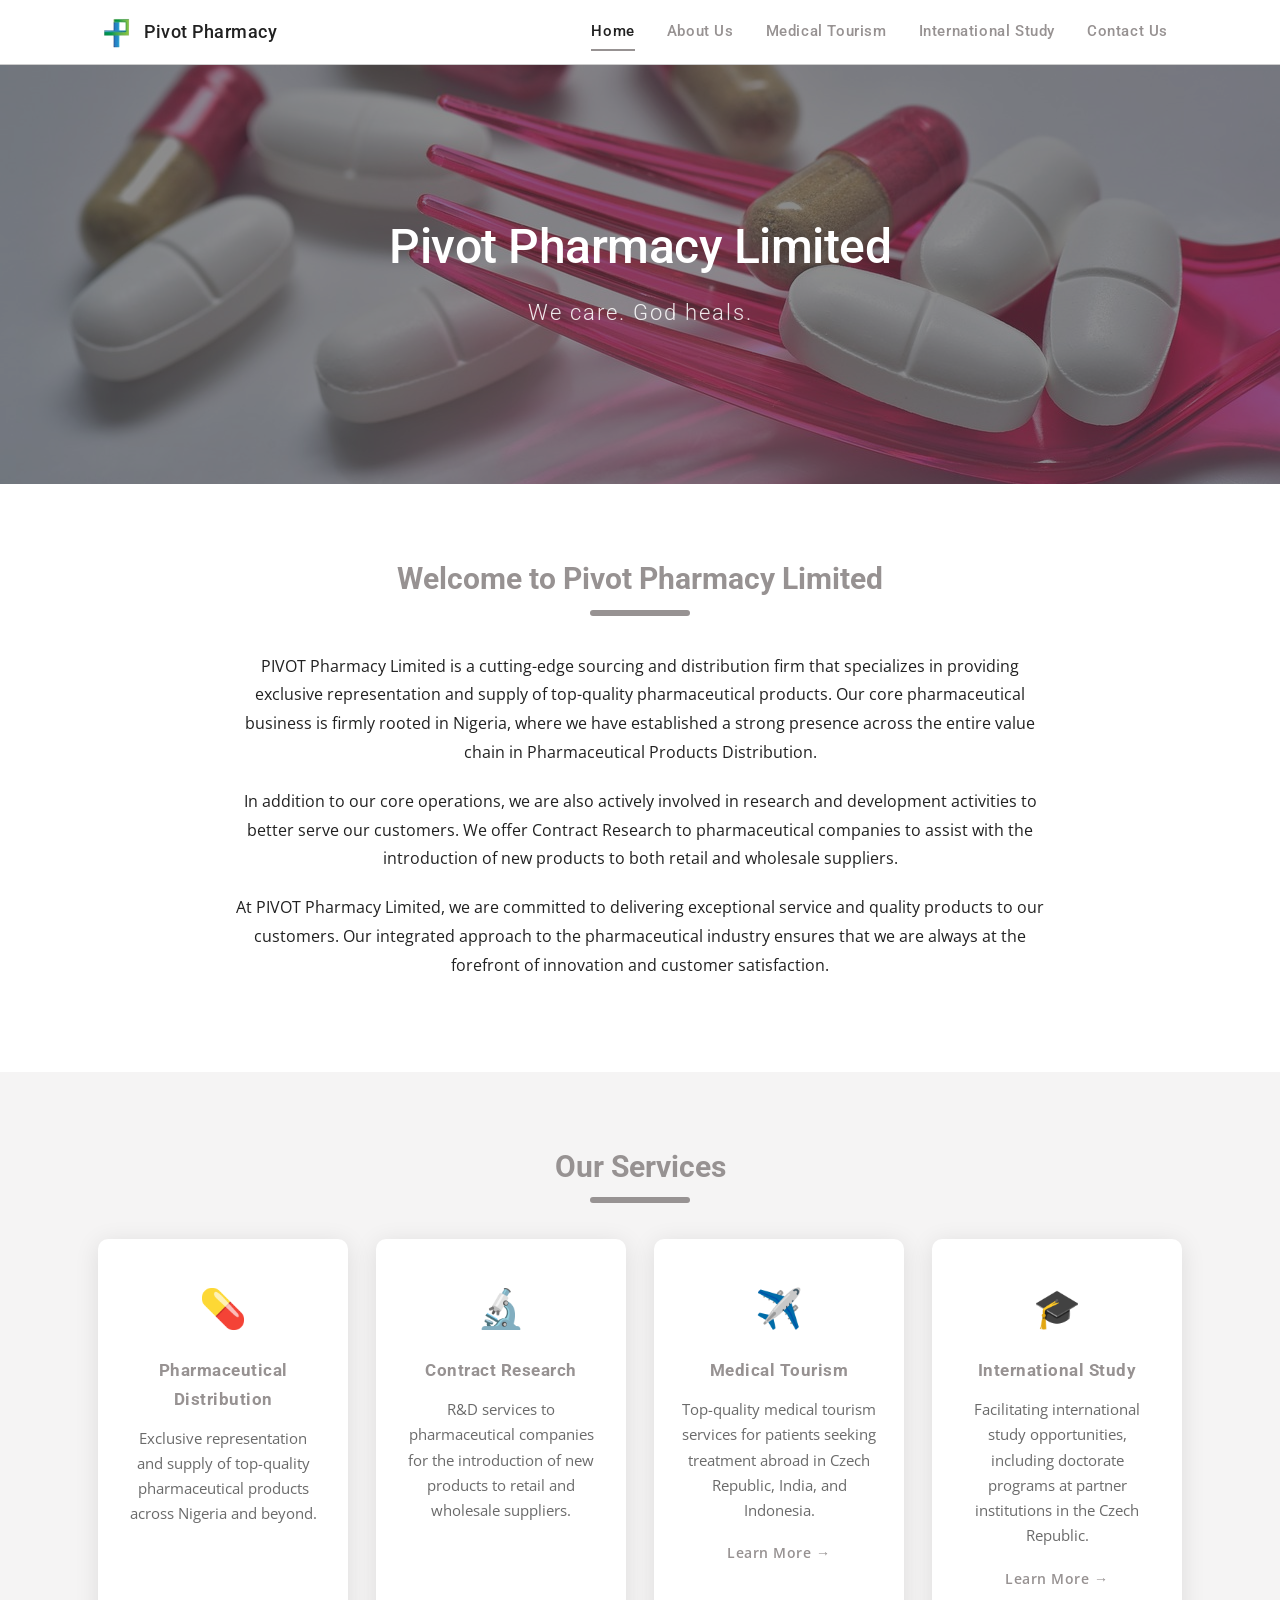
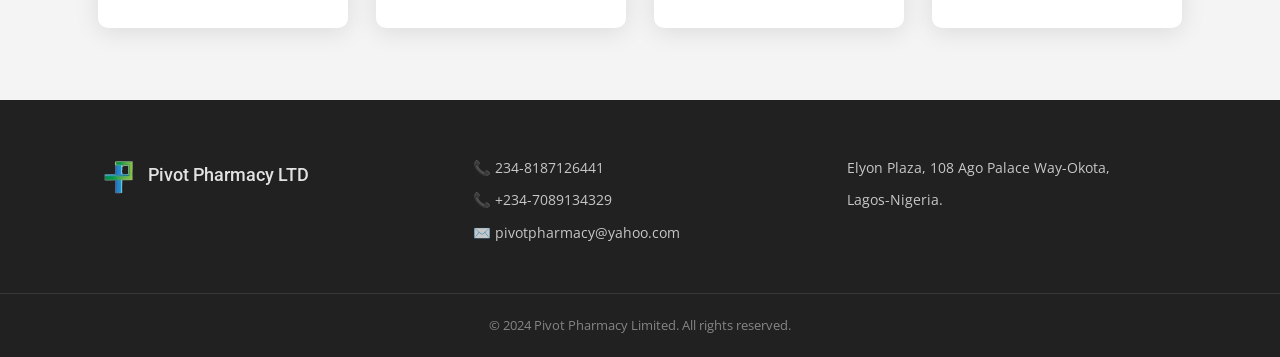
==== index.html @ 39a03139 "Deploy Pivot Pharmacy" ====
<!DOCTYPE html>
<html lang="en">
<head>
  <meta charset="UTF-8">
  <meta name="viewport" content="width=device-width, initial-scale=1.0">
  <meta name="description" content="Pivot Pharmacy Limited – A cutting-edge sourcing and distribution firm specializing in top-quality pharmaceutical products. We care. God heals.">
  <meta property="og:title" content="Pivot Pharmacy">
  <meta property="og:description" content="Pivot Pharmacy Limited – We care. God heals.">
  <meta property="og:image" content="assets/images/home-hero.jpg">
  <title>Pivot Pharmacy</title>
  <link rel="icon" type="image/png" href="assets/images/logo-favicon.png">
  <link rel="preconnect" href="https://fonts.googleapis.com">
  <link rel="preconnect" href="https://fonts.gstatic.com" crossorigin>
  <link href="https://fonts.googleapis.com/css2?family=Roboto:wght@300;400;500;700&family=Open+Sans:ital,wght@0,400;0,700;1,400&display=swap" rel="stylesheet">
  <link rel="stylesheet" href="assets/css/style.css">
</head>
<body>

  <!-- HEADER / NAVIGATION -->
  <header class="site-header" id="site-header">
    <div class="header-inner">
      <a href="index.html" class="site-logo">
        <img src="assets/images/logo.png" alt="Pivot Pharmacy" class="logo-img">
        <span class="logo-text">Pivot Pharmacy</span>
      </a>
      <button class="nav-toggle" id="nav-toggle" aria-label="Toggle navigation">
        <span></span><span></span><span></span>
      </button>
      <nav class="site-nav" id="site-nav">
        <a href="index.html" class="nav-link active">Home</a>
        <a href="about.html" class="nav-link">About Us</a>
        <a href="medical-tourism.html" class="nav-link">Medical Tourism</a>
        <a href="international-study.html" class="nav-link">International Study</a>
        <a href="contact.html" class="nav-link">Contact Us</a>
      </nav>
    </div>
  </header>

  <!-- HERO SECTION -->
  <section class="hero" id="hero" style="background-image:url('assets/images/home-hero.jpg');">
    <div class="hero-overlay"></div>
    <div class="hero-content">
      <h1 class="hero-title">Pivot Pharmacy Limited</h1>
      <p class="hero-tagline">We care. God heals.</p>
    </div>
  </section>

  <!-- WELCOME SECTION -->
  <section class="section section-light" id="welcome">
    <div class="container">
      <h2 class="section-title">Welcome to Pivot Pharmacy Limited</h2>
      <div class="section-divider"></div>
      <div class="content-text">
        <p>PIVOT Pharmacy Limited is a cutting-edge sourcing and distribution firm that specializes in providing exclusive representation and supply of top-quality pharmaceutical products. Our core pharmaceutical business is firmly rooted in Nigeria, where we have established a strong presence across the entire value chain in Pharmaceutical Products Distribution.</p>
        <p>In addition to our core operations, we are also actively involved in research and development activities to better serve our customers. We offer Contract Research to pharmaceutical companies to assist with the introduction of new products to both retail and wholesale suppliers.</p>
        <p>At PIVOT Pharmacy Limited, we are committed to delivering exceptional service and quality products to our customers. Our integrated approach to the pharmaceutical industry ensures that we are always at the forefront of innovation and customer satisfaction.</p>
      </div>
    </div>
  </section>


  <!-- SERVICES OVERVIEW CARDS -->
  <section class="section section-gray" id="services-overview">
    <div class="container">
      <h2 class="section-title">Our Services</h2>
      <div class="section-divider"></div>
      <div class="cards-grid">
        <div class="card">
          <div class="card-icon">💊</div>
          <h3 class="card-title">Pharmaceutical Distribution</h3>
          <p class="card-desc">Exclusive representation and supply of top-quality pharmaceutical products across Nigeria and beyond.</p>
        </div>
        <div class="card">
          <div class="card-icon">🔬</div>
          <h3 class="card-title">Contract Research</h3>
          <p class="card-desc">R&amp;D services to pharmaceutical companies for the introduction of new products to retail and wholesale suppliers.</p>
        </div>
        <div class="card">
          <div class="card-icon">✈️</div>
          <h3 class="card-title">Medical Tourism</h3>
          <p class="card-desc">Top-quality medical tourism services for patients seeking treatment abroad in Czech Republic, India, and Indonesia.</p>
          <a href="medical-tourism.html" class="card-link">Learn More →</a>
        </div>
        <div class="card">
          <div class="card-icon">🎓</div>
          <h3 class="card-title">International Study</h3>
          <p class="card-desc">Facilitating international study opportunities, including doctorate programs at partner institutions in the Czech Republic.</p>
          <a href="international-study.html" class="card-link">Learn More →</a>
        </div>
      </div>
    </div>
  </section>

  <!-- FOOTER -->
  <footer class="site-footer">
    <div class="footer-inner">
      <div class="footer-brand">
        <img src="assets/images/logo.png" alt="Pivot Pharmacy" class="footer-logo-img">
        <span class="logo-text">Pivot Pharmacy LTD</span>
      </div>
      <div class="footer-contact">
        <p>📞 <a href="tel:+2348187126441">234-8187126441</a></p>
        <p>📞 <a href="tel:+2347089134329">+234-7089134329</a></p>
        <p>✉️ <a href="mailto:pivotpharmacy@yahoo.com">pivotpharmacy@yahoo.com</a></p>
      </div>
      <div class="footer-address">
        <p>Elyon Plaza, 108 Ago Palace Way-Okota,</p>
        <p>Lagos-Nigeria.</p>
      </div>
    </div>
    <div class="footer-bottom">
      <p>&copy; 2024 Pivot Pharmacy Limited. All rights reserved.</p>
    </div>
  </footer>

  <script src="assets/js/main.js"></script>
</body>
</html>
---- assets/css/style.css ----
/* =============================================
   PIVOT PHARMACY — GLOBAL STYLESHEET
   Matching the Google Sites look & feel
   ============================================= */

/* === FONT & RESET === */
*, *::before, *::after { box-sizing: border-box; margin: 0; padding: 0; }

:root {
  --brand:      #979292;      /* muted mauve-grey — site accent */
  --brand-dark: #6b6767;
  --gold:       #b79951;      /* warm gold highlight */
  --white:      #ffffff;
  --dark:       #212121;
  --mid:        #6a6a6a;
  --light-bg:   #f5f4f4;
  --gray-bg:    #f0efef;
  --border:     #cccccc;
  --font-body:  'Open Sans', sans-serif;
  --font-head:  'Roboto', sans-serif;
  --transition: 0.3s ease;
  --shadow:     0 4px 24px rgba(0,0,0,0.10);
  --shadow-lg:  0 8px 48px rgba(0,0,0,0.16);
  --radius:     6px;
}

html { scroll-behavior: smooth; font-size: 16px; }

body {
  font-family: var(--font-body);
  color: var(--dark);
  background: var(--white);
  line-height: 1.7;
}

a { color: var(--brand); text-decoration: none; transition: color var(--transition); }
a:hover { color: var(--brand-dark); }

img { display: block; max-width: 100%; }

/* === CONTAINER === */
.container {
  max-width: 1140px;
  margin: 0 auto;
  padding: 0 28px;
}

/* =============================================
   HEADER / NAV
   ============================================= */
.site-header {
  position: fixed;
  top: 0; left: 0; right: 0;
  z-index: 1000;
  background: rgba(255,255,255,0.96);
  border-bottom: 1px solid var(--border);
  backdrop-filter: blur(8px);
  transition: box-shadow var(--transition);
}

.site-header.scrolled { box-shadow: 0 2px 20px rgba(0,0,0,0.12); }

.header-inner {
  max-width: 1140px;
  margin: 0 auto;
  padding: 0 28px;
  height: 64px;
  display: flex;
  align-items: center;
  justify-content: space-between;
}

.site-logo {
  display: flex;
  align-items: center;
  gap: 10px;
  color: var(--dark);
  font-family: var(--font-head);
  font-weight: 500;
  font-size: 1.15rem;
  letter-spacing: 0.5px;
}
.site-logo:hover { color: var(--brand); }

.logo-img {
  height: 36px;
  width: auto;
  object-fit: contain;
  vertical-align: middle;
}

.footer-logo-img {
  height: 40px;
  width: auto;
  object-fit: contain;
  vertical-align: middle;
}

.image-strip {
  display: grid;
  grid-template-columns: repeat(auto-fit, minmax(280px, 1fr));
  gap: 20px;
  margin-top: 10px;
}

.strip-img {
  width: 100%;
  height: 220px;
  object-fit: cover;
  border-radius: 8px;
  box-shadow: var(--shadow);
  transition: transform var(--transition);
}

.strip-img:hover {
  transform: translateY(-4px);
}

.logo-icon {
  font-size: 1.5rem;
  color: var(--brand);
}

.site-nav {
  display: flex;
  align-items: center;
  gap: 4px;
}

.nav-link {
  font-family: var(--font-head);
  font-size: 0.92rem;
  font-weight: 500;
  letter-spacing: 0.6px;
  color: var(--brand);
  padding: 8px 14px;
  border-radius: var(--radius);
  position: relative;
  transition: background var(--transition), color var(--transition);
}

.nav-link::after {
  content: '';
  position: absolute;
  bottom: 2px; left: 14px; right: 14px;
  height: 2px;
  background: var(--brand);
  transform: scaleX(0);
  transition: transform var(--transition);
}

.nav-link:hover,
.nav-link.active {
  color: var(--dark);
}

.nav-link:hover::after,
.nav-link.active::after {
  transform: scaleX(1);
}

/* Hamburger */
.nav-toggle {
  display: none;
  flex-direction: column;
  gap: 5px;
  background: none;
  border: none;
  cursor: pointer;
  padding: 4px;
}
.nav-toggle span {
  display: block;
  width: 24px;
  height: 2px;
  background: var(--brand);
  transition: all var(--transition);
}

/* =============================================
   HERO SECTION
   ============================================= */
.hero {
  position: relative;
  height: 420px;
  display: flex;
  align-items: center;
  justify-content: center;
  text-align: center;
  overflow: hidden;
  margin-top: 64px;
  background: url('../images/hero-bg.jpg') center/cover no-repeat;
}

.hero-overlay {
  position: absolute;
  inset: 0;
  background: rgba(33,33,33,0.52);
}

.hero-content {
  position: relative;
  z-index: 1;
  padding: 0 24px;
}

.hero-title {
  font-family: var(--font-head);
  font-size: clamp(2rem, 5vw, 3rem);
  font-weight: 500;
  color: var(--white);
  letter-spacing: -0.5px;
  line-height: 1.26;
  margin-bottom: 16px;
}

.hero-tagline {
  font-family: var(--font-head);
  font-size: clamp(1rem, 2.5vw, 1.4rem);
  font-weight: 300;
  color: rgba(255,255,255,0.88);
  letter-spacing: 2px;
}

/* Page hero (smaller) for inner pages */
.page-hero {
  position: relative;
  height: 260px;
  display: flex;
  align-items: center;
  justify-content: center;
  text-align: center;
  margin-top: 64px;
  overflow: hidden;
  background: url('../images/hero-bg.jpg') center/cover no-repeat;
}

.page-hero .hero-overlay { position: absolute; inset: 0; background: rgba(33,33,33,0.55); }
.page-hero .hero-content { position: relative; z-index: 1; }
.page-hero .hero-title {
  font-family: var(--font-head);
  font-size: clamp(1.8rem, 4vw, 2.5rem);
  font-weight: 500;
  color: var(--white);
}

/* =============================================
   SECTION BASE
   ============================================= */
.section { padding: 72px 0; }
.section-light { background: var(--white); }
.section-gray  { background: var(--light-bg); }
.section-brand { background: var(--brand); color: var(--white); }
.section-dark  { background: var(--dark); color: var(--white); }

.section-title {
  font-family: var(--font-head);
  font-size: clamp(1.4rem, 3vw, 1.9rem);
  font-weight: 700;
  color: var(--brand);
  text-align: center;
  letter-spacing: 0px;
  line-height: 1.5;
  margin-bottom: 8px;
}

.section-subtitle {
  font-family: var(--font-head);
  font-size: 1.05rem;
  font-weight: 500;
  color: var(--brand);
  text-align: center;
  letter-spacing: 1px;
  margin-bottom: 12px;
}

.section-divider {
  width: 100px;
  height: 6px;
  background: var(--brand);
  margin: 0 auto 36px;
  border-radius: 3px;
}

.section-dark .section-title,
.section-brand .section-title { color: var(--white); }
.section-dark .section-divider,
.section-brand .section-divider { background: rgba(255,255,255,0.5); }

.content-text p {
  font-size: 1rem;
  line-height: 1.8;
  color: var(--dark);
  margin-bottom: 20px;
  max-width: 820px;
  margin-left: auto;
  margin-right: auto;
  text-align: center;
}

/* =============================================
   CARDS GRID
   ============================================= */
.cards-grid {
  display: grid;
  grid-template-columns: repeat(auto-fit, minmax(240px, 1fr));
  gap: 28px;
  margin-top: 8px;
}

.card {
  background: var(--white);
  border-radius: 10px;
  padding: 36px 28px;
  text-align: center;
  box-shadow: var(--shadow);
  transition: transform var(--transition), box-shadow var(--transition);
  position: relative;
  overflow: hidden;
}

.card::before {
  content: '';
  position: absolute;
  top: 0; left: 0; right: 0;
  height: 4px;
  background: var(--brand);
  transform: scaleX(0);
  transition: transform var(--transition);
}

.card:hover {
  transform: translateY(-6px);
  box-shadow: var(--shadow-lg);
}
.card:hover::before { transform: scaleX(1); }

.card-icon { font-size: 2.4rem; margin-bottom: 16px; }
.card-title {
  font-family: var(--font-head);
  font-size: 1.05rem;
  font-weight: 700;
  color: var(--brand);
  margin-bottom: 12px;
  letter-spacing: 0.5px;
}
.card-desc { font-size: 0.93rem; color: var(--mid); line-height: 1.7; margin-bottom: 16px; }
.card-link {
  font-size: 0.88rem;
  font-weight: 600;
  color: var(--brand);
  letter-spacing: 0.5px;
}
.card-link:hover { color: var(--dark); }

/* =============================================
   TWO-COLUMN LAYOUT
   ============================================= */
.two-col {
  display: grid;
  grid-template-columns: 1fr 1fr;
  gap: 60px;
  align-items: start;
}

.two-col.reverse { direction: rtl; }
.two-col.reverse > * { direction: ltr; }

@media (max-width: 767px) {
  .two-col { grid-template-columns: 1fr; gap: 32px; }
  .two-col.reverse { direction: ltr; }
}

.col-text h3 {
  font-family: var(--font-head);
  font-size: 1.3rem;
  font-weight: 700;
  color: var(--brand);
  margin-bottom: 16px;
  letter-spacing: 0.5px;
}
.col-text p { font-size: 0.97rem; line-height: 1.8; color: var(--mid); margin-bottom: 14px; }

.col-image img {
  width: 100%;
  border-radius: 10px;
  box-shadow: var(--shadow);
  object-fit: cover;
}

/* =============================================
   LIST ITEMS
   ============================================= */
.styled-list {
  list-style: none;
  margin: 16px 0;
}
.styled-list li {
  padding: 8px 0 8px 24px;
  position: relative;
  font-size: 0.97rem;
  color: var(--mid);
  border-bottom: 1px solid var(--border);
  line-height: 1.6;
}
.styled-list li:last-child { border-bottom: none; }
.styled-list li::before {
  content: '▸';
  position: absolute;
  left: 0;
  color: var(--brand);
  font-size: 0.8rem;
  top: 10px;
}

/* Nested list */
.procedures-grid {
  display: grid;
  grid-template-columns: repeat(auto-fill, minmax(260px, 1fr));
  gap: 24px;
  margin-top: 8px;
}

.procedure-card {
  background: var(--white);
  border-radius: 8px;
  padding: 24px 20px;
  box-shadow: var(--shadow);
  border-left: 4px solid var(--brand);
}

.procedure-card h4 {
  font-family: var(--font-head);
  font-size: 0.95rem;
  font-weight: 700;
  color: var(--brand);
  margin-bottom: 12px;
  letter-spacing: 0.5px;
}

.procedure-card ul {
  list-style: disc;
  padding-left: 18px;
}
.procedure-card ul li { font-size: 0.9rem; color: var(--mid); padding: 3px 0; line-height: 1.5; }

/* =============================================
   TEAM / MANAGEMENT TABLE
   ============================================= */
.team-grid {
  display: grid;
  grid-template-columns: repeat(auto-fill, minmax(220px, 1fr));
  gap: 24px;
  margin-top: 8px;
}

.team-card {
  background: var(--white);
  border-radius: 10px;
  padding: 28px 20px;
  text-align: center;
  box-shadow: var(--shadow);
  transition: transform var(--transition);
}
.team-card:hover { transform: translateY(-4px); }

.team-avatar {
  width: 72px; height: 72px;
  border-radius: 50%;
  background: var(--brand);
  display: flex;
  align-items: center;
  justify-content: center;
  margin: 0 auto 16px;
  font-size: 2rem;
  color: var(--white);
}

.team-name {
  font-family: var(--font-head);
  font-size: 0.95rem;
  font-weight: 700;
  color: var(--dark);
  margin-bottom: 6px;
}
.team-role {
  font-size: 0.85rem;
  color: var(--brand);
  font-style: italic;
}

/* =============================================
   CONTACT SECTION
   ============================================= */
.contact-grid {
  display: grid;
  grid-template-columns: repeat(auto-fit, minmax(280px, 1fr));
  gap: 32px;
}

.contact-card {
  background: var(--white);
  border-radius: 10px;
  padding: 32px 28px;
  box-shadow: var(--shadow);
  border-top: 4px solid var(--brand);
}

.contact-card h3 {
  font-family: var(--font-head);
  font-size: 1rem;
  font-weight: 700;
  color: var(--brand);
  margin-bottom: 16px;
  letter-spacing: 0.5px;
}

.contact-item {
  display: flex;
  gap: 12px;
  margin-bottom: 12px;
  font-size: 0.95rem;
  color: var(--mid);
  align-items: flex-start;
  line-height: 1.5;
}
.contact-item .ci-icon { font-size: 1.1rem; flex-shrink: 0; margin-top: 1px; }
.contact-item a { color: var(--mid); }
.contact-item a:hover { color: var(--brand); }

/* Map placeholder */
.map-placeholder {
  width: 100%;
  height: 300px;
  background: var(--gray-bg);
  border-radius: 10px;
  display: flex;
  align-items: center;
  justify-content: center;
  font-size: 2rem;
  color: var(--brand);
  flex-direction: column;
  gap: 12px;
  border: 1px solid var(--border);
  margin-top: 32px;
}
.map-placeholder p { font-size: 0.9rem; color: var(--mid); }

/* =============================================
   ASSOCIATIONS / MEMBERSHIPS
   ============================================= */
.assoc-list {
  display: flex;
  flex-wrap: wrap;
  gap: 16px;
  justify-content: center;
  margin-top: 12px;
}

.assoc-badge {
  background: var(--white);
  border: 1px solid var(--border);
  border-radius: 30px;
  padding: 10px 22px;
  font-family: var(--font-head);
  font-size: 0.88rem;
  font-weight: 500;
  color: var(--brand);
  box-shadow: 0 2px 8px rgba(0,0,0,0.06);
  transition: all var(--transition);
}
.assoc-badge:hover {
  background: var(--brand);
  color: var(--white);
  border-color: var(--brand);
}

/* =============================================
   BUTTONS
   ============================================= */
.btn {
  display: inline-block;
  padding: 12px 30px;
  border-radius: var(--radius);
  font-family: var(--font-body);
  font-size: 0.95rem;
  font-weight: 600;
  cursor: pointer;
  transition: all var(--transition);
  border: 2px solid transparent;
  text-align: center;
}

.btn-primary {
  background: var(--brand);
  color: var(--dark);
  border-color: var(--brand);
}
.btn-primary:hover {
  background: var(--brand-dark);
  border-color: var(--brand-dark);
  color: var(--white);
}

.btn-outline {
  background: transparent;
  color: var(--brand);
  border-color: var(--brand);
}
.btn-outline:hover {
  background: var(--brand);
  color: var(--dark);
}

.btn-white {
  background: var(--white);
  color: var(--brand);
  border-color: var(--white);
}
.btn-white:hover {
  background: transparent;
  color: var(--white);
}

/* =============================================
   PARTNER SECTION
   ============================================= */
.partner-card {
  background: var(--white);
  border-radius: 10px;
  padding: 32px;
  box-shadow: var(--shadow);
  text-align: center;
  max-width: 460px;
  margin: 0 auto;
}

.partner-card h4 {
  font-family: var(--font-head);
  font-size: 1rem;
  font-weight: 700;
  color: var(--brand);
  margin-bottom: 10px;
}

.partner-card p { font-size: 0.93rem; color: var(--mid); margin-bottom: 18px; }

/* =============================================
   APPOINTMENT / CTA STRIP
   ============================================= */
.cta-strip {
  background: var(--brand);
  padding: 48px 28px;
  text-align: center;
}

.cta-strip h2 {
  font-family: var(--font-head);
  font-size: 1.6rem;
  font-weight: 500;
  color: var(--white);
  margin-bottom: 8px;
}

.cta-strip p { color: rgba(255,255,255,0.87); margin-bottom: 24px; font-size: 1rem; }

.cta-contacts {
  display: flex;
  gap: 16px;
  justify-content: center;
  flex-wrap: wrap;
  margin-bottom: 24px;
}
.cta-contacts a {
  color: rgba(255,255,255,0.9);
  font-size: 1rem;
  font-weight: 600;
  transition: color var(--transition);
}
.cta-contacts a:hover { color: var(--white); }

/* =============================================
   FOOTER
   ============================================= */
.site-footer {
  background: var(--dark);
  color: rgba(255,255,255,0.87);
  padding: 0;
}

.footer-inner {
  max-width: 1140px;
  margin: 0 auto;
  padding: 56px 28px 40px;
  display: grid;
  grid-template-columns: repeat(auto-fit, minmax(200px, 1fr));
  gap: 40px;
}

.footer-brand .logo-text {
  font-family: var(--font-head);
  font-size: 1.1rem;
  font-weight: 500;
  color: rgba(255,255,255,0.87);
}
.footer-brand .logo-icon { color: var(--brand); font-size: 1.5rem; }
.footer-brand { display: flex; align-items: center; gap: 10px; align-self: start; }

.footer-contact p,
.footer-address p {
  font-size: 0.9rem;
  margin-bottom: 8px;
  color: rgba(255,255,255,0.75);
}
.footer-contact a { color: rgba(255,255,255,0.75); }
.footer-contact a:hover { color: var(--brand); }

.footer-bottom {
  border-top: 1px solid rgba(255,255,255,0.1);
  text-align: center;
  padding: 20px 28px;
  font-size: 0.83rem;
  color: rgba(255,255,255,0.45);
}

/* =============================================
   STUDY PAGE SPECIFICS
   ============================================= */
.study-intro {
  font-size: 1.05rem;
  line-height: 1.85;
  color: var(--mid);
  max-width: 820px;
  margin: 0 auto 32px;
  text-align: center;
}

/* =============================================
   INFO BOX
   ============================================= */
.info-box {
  background: var(--light-bg);
  border-left: 4px solid var(--brand);
  border-radius: 6px;
  padding: 20px 24px;
  margin: 24px 0;
}
.info-box p { font-size: 0.95rem; color: var(--mid); margin: 0; line-height: 1.7; }

/* =============================================
   RESPONSIVE
   ============================================= */
@media (max-width: 900px) {
  .site-nav {
    position: fixed;
    top: 64px; left: 0; right: 0;
    background: var(--white);
    border-bottom: 1px solid var(--border);
    flex-direction: column;
    padding: 20px 28px;
    gap: 8px;
    align-items: flex-start;
    transform: translateY(-150%);
    opacity: 0;
    transition: transform var(--transition), opacity var(--transition);
    box-shadow: var(--shadow);
  }
  .site-nav.open {
    transform: translateY(0);
    opacity: 1;
  }
  .nav-toggle { display: flex; }
  .section { padding: 52px 0; }
}

@media (max-width: 479px) {
  .hero { height: 320px; }
  .page-hero { height: 200px; }
  .hero-title { font-size: 1.7rem; }
  .section-title { font-size: 1.3rem; }
  .cards-grid { grid-template-columns: 1fr; }
  .contact-grid { grid-template-columns: 1fr; }
}

/* =============================================
   SCROLL ANIMATION
   ============================================= */
.fade-up {
  opacity: 0;
  transform: translateY(30px);
  transition: opacity 0.6s ease, transform 0.6s ease;
}
.fade-up.visible {
  opacity: 1;
  transform: translateY(0);
}

/* Staggered children */
.fade-up:nth-child(2) { transition-delay: 0.1s; }
.fade-up:nth-child(3) { transition-delay: 0.2s; }
.fade-up:nth-child(4) { transition-delay: 0.3s; }
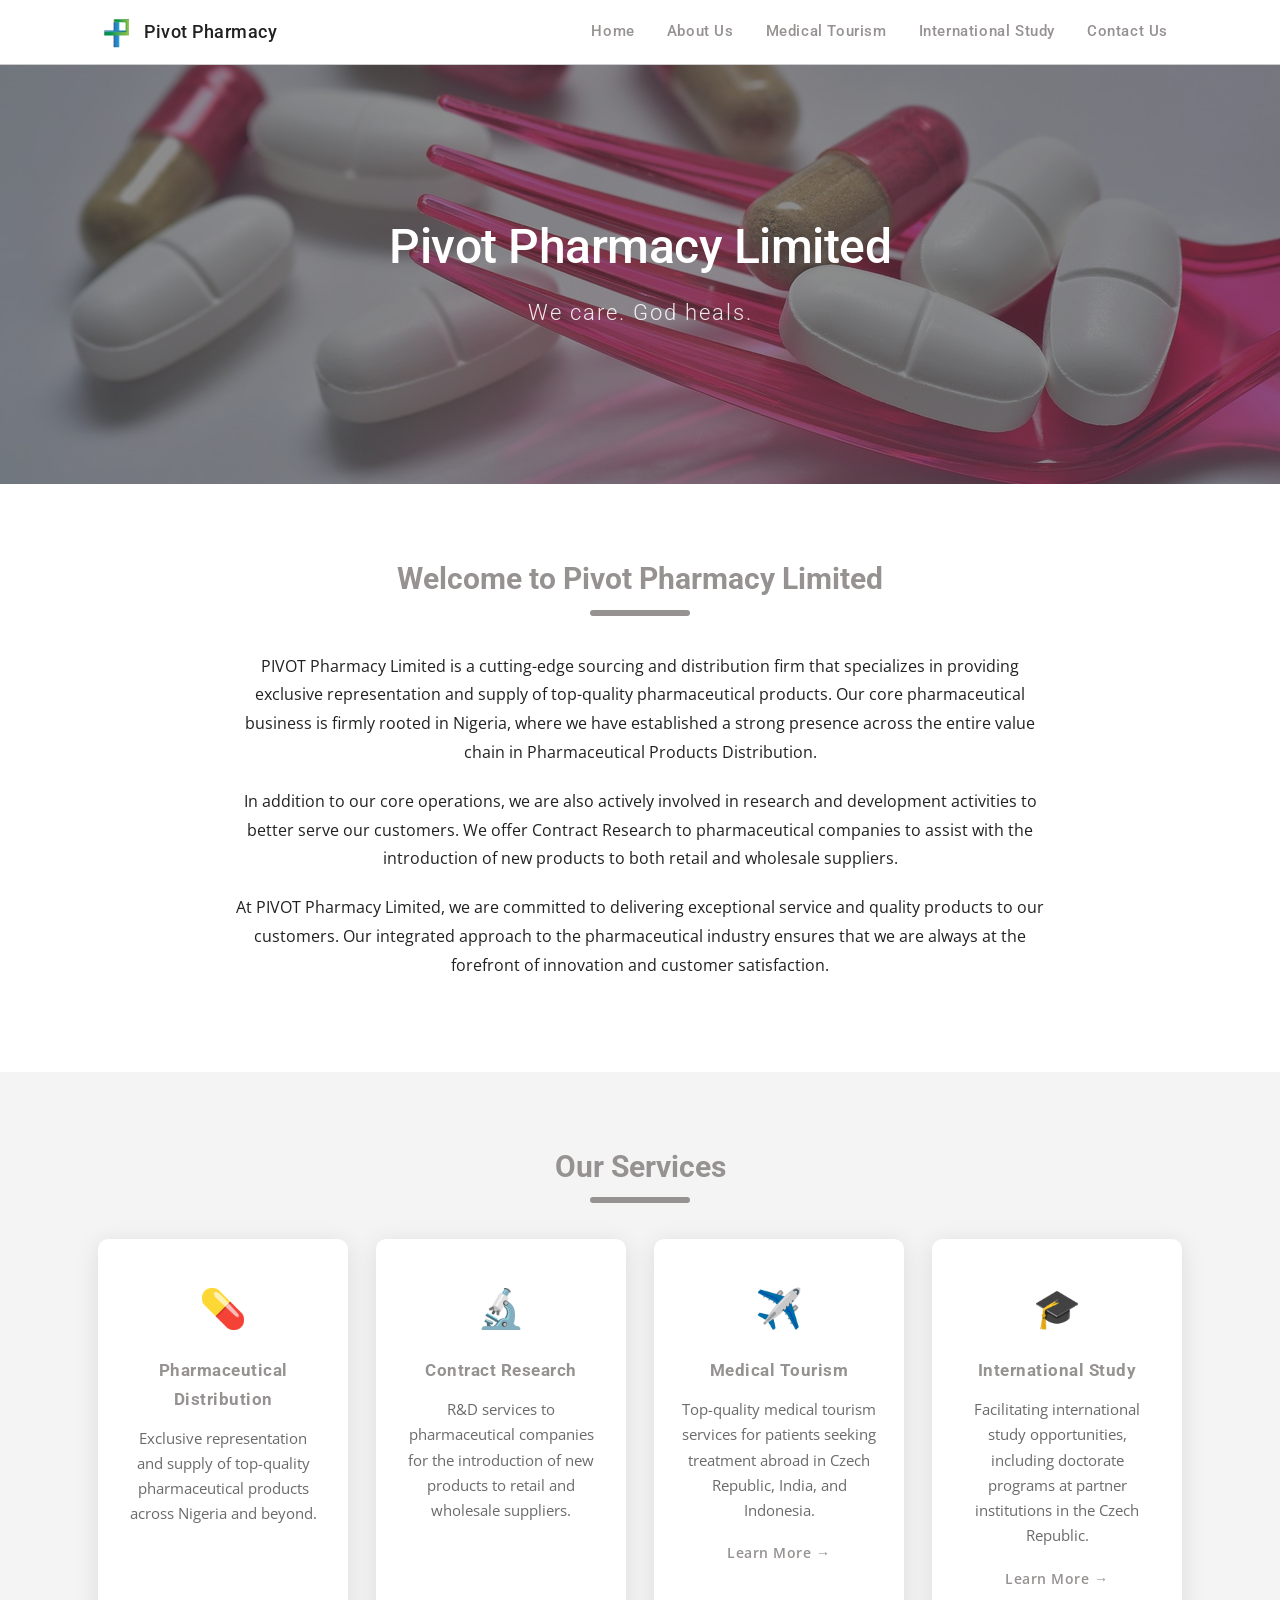
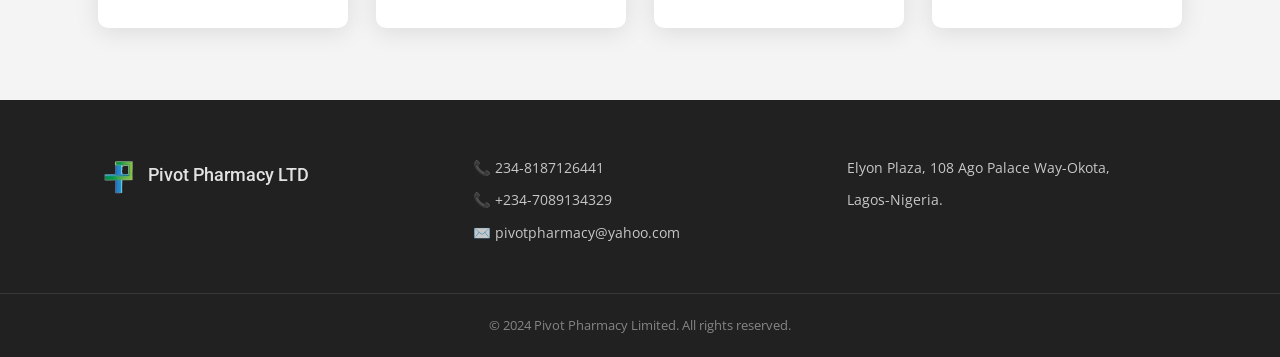
==== commit 68455fb1: "Remove .html extensions from internal links and add 301 redirect" ====
--- a/index.html
+++ b/index.html
@@ -19,7 +19,7 @@
   <!-- HEADER / NAVIGATION -->
   <header class="site-header" id="site-header">
     <div class="header-inner">
-      <a href="index.html" class="site-logo">
+      <a href="/" class="site-logo">
         <img src="assets/images/logo.png" alt="Pivot Pharmacy" class="logo-img">
         <span class="logo-text">Pivot Pharmacy</span>
       </a>
@@ -27,11 +27,11 @@
         <span></span><span></span><span></span>
       </button>
       <nav class="site-nav" id="site-nav">
-        <a href="index.html" class="nav-link active">Home</a>
-        <a href="about.html" class="nav-link">About Us</a>
-        <a href="medical-tourism.html" class="nav-link">Medical Tourism</a>
-        <a href="international-study.html" class="nav-link">International Study</a>
-        <a href="contact.html" class="nav-link">Contact Us</a>
+        <a href="/" class="nav-link active">Home</a>
+        <a href="about" class="nav-link">About Us</a>
+        <a href="medical-tourism" class="nav-link">Medical Tourism</a>
+        <a href="international-study" class="nav-link">International Study</a>
+        <a href="contact" class="nav-link">Contact Us</a>
       </nav>
     </div>
   </header>
@@ -79,13 +79,13 @@
           <div class="card-icon">✈️</div>
           <h3 class="card-title">Medical Tourism</h3>
           <p class="card-desc">Top-quality medical tourism services for patients seeking treatment abroad in Czech Republic, India, and Indonesia.</p>
-          <a href="medical-tourism.html" class="card-link">Learn More →</a>
+          <a href="medical-tourism" class="card-link">Learn More →</a>
         </div>
         <div class="card">
           <div class="card-icon">🎓</div>
           <h3 class="card-title">International Study</h3>
           <p class="card-desc">Facilitating international study opportunities, including doctorate programs at partner institutions in the Czech Republic.</p>
-          <a href="international-study.html" class="card-link">Learn More →</a>
+          <a href="international-study" class="card-link">Learn More →</a>
         </div>
       </div>
     </div>
@@ -116,3 +116,4 @@
   <script src="assets/js/main.js"></script>
 </body>
 </html>
+ 
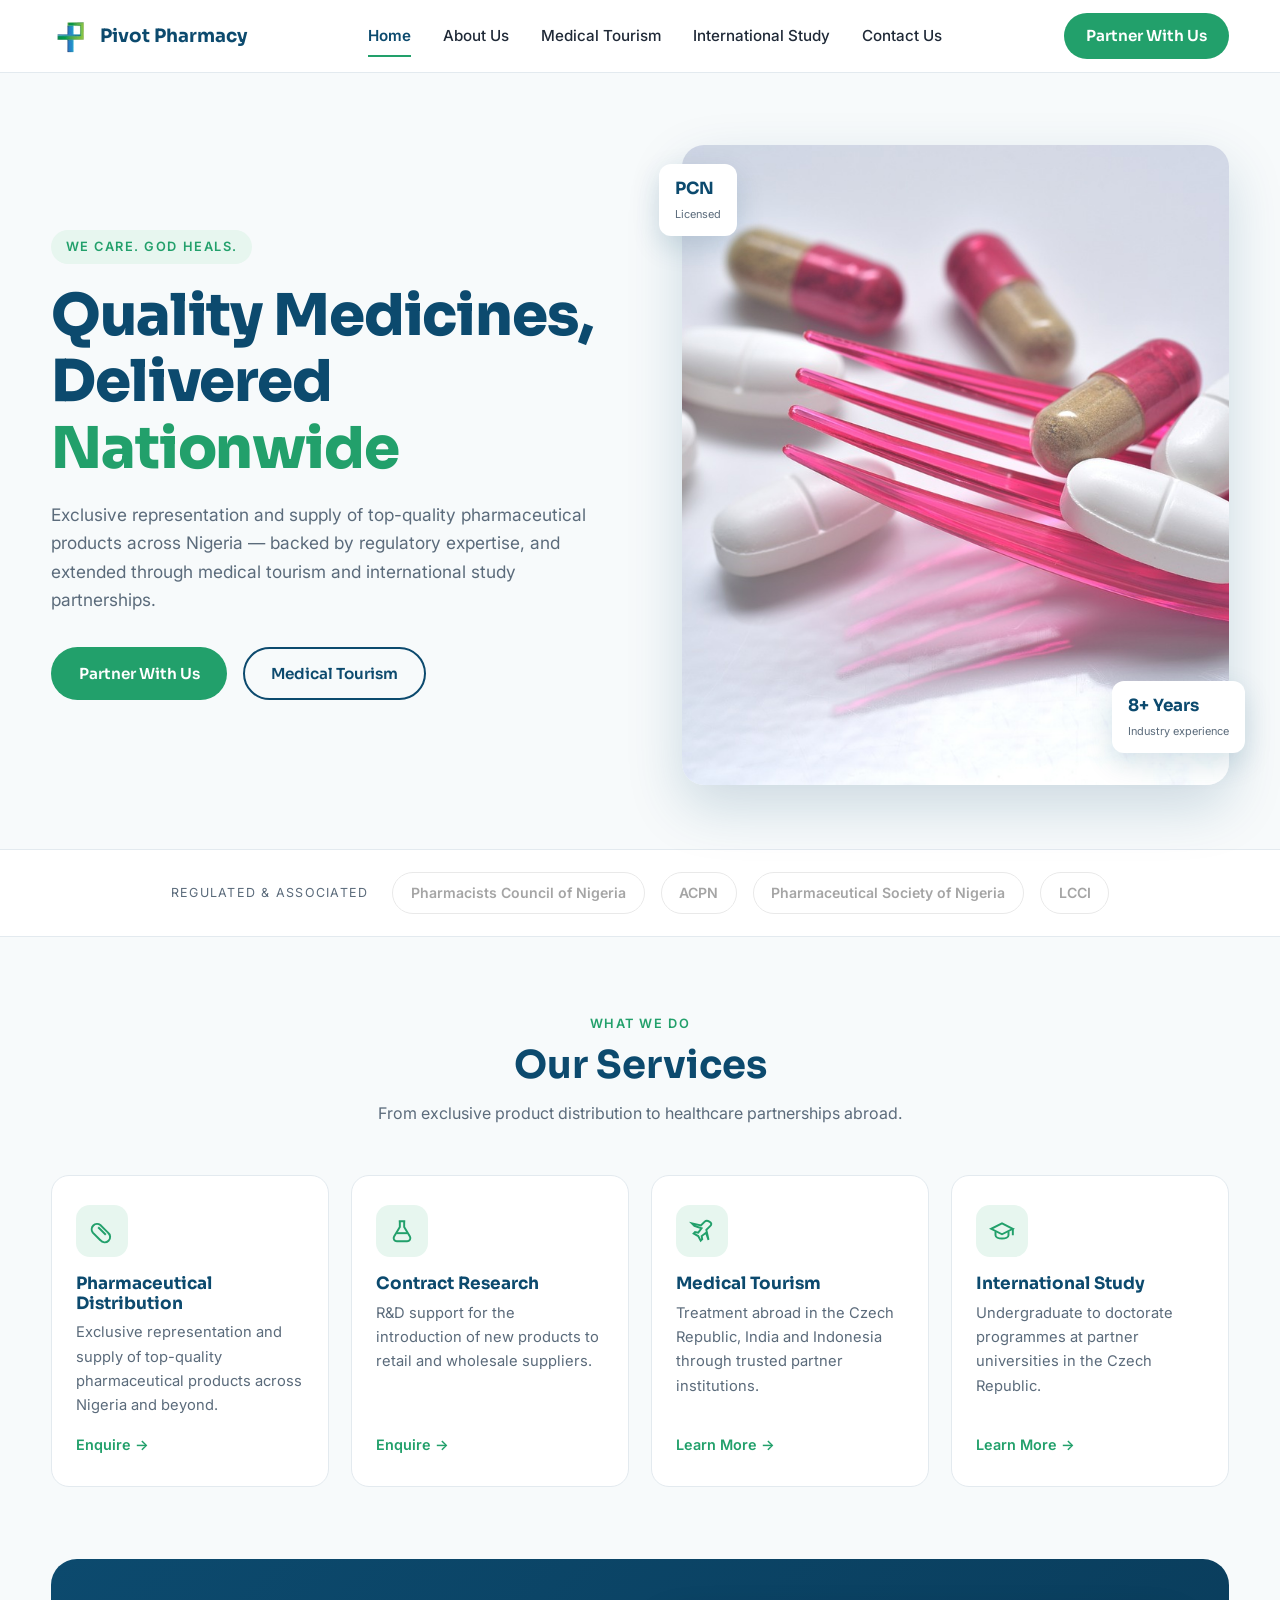
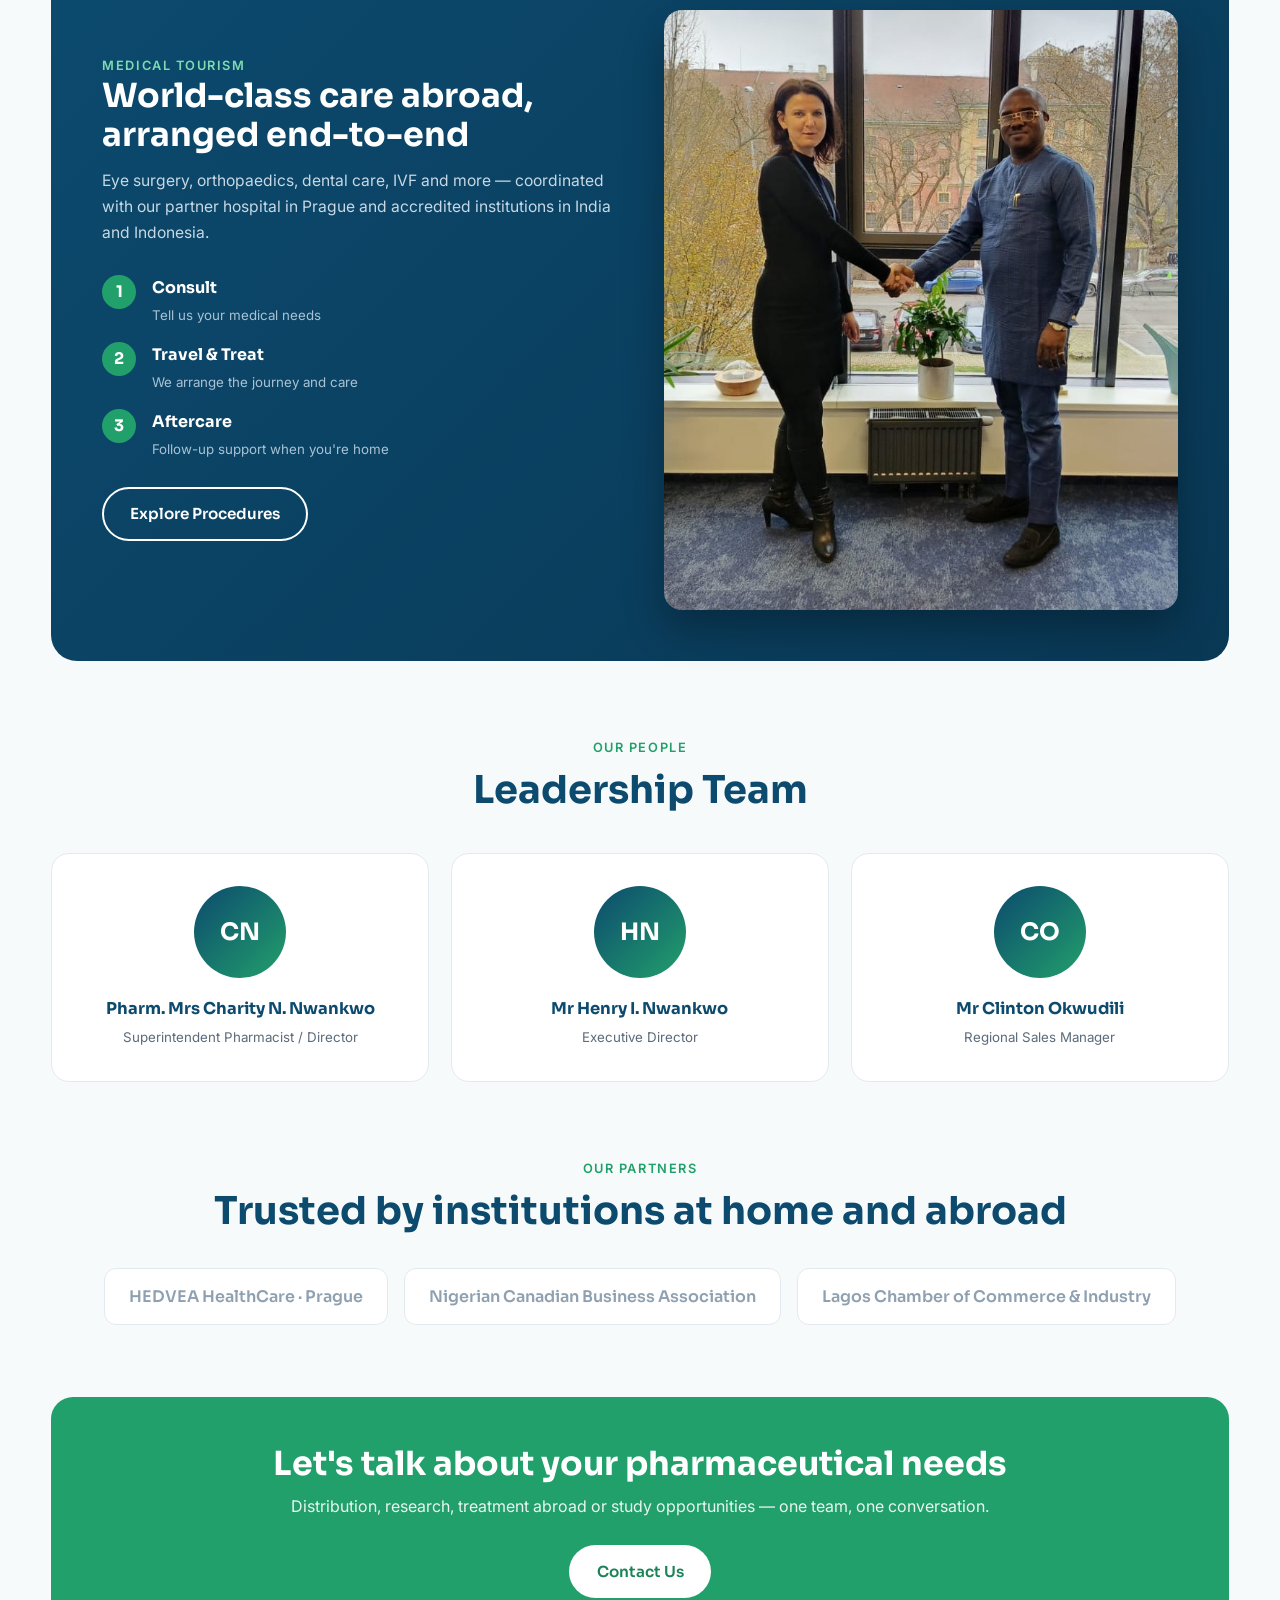
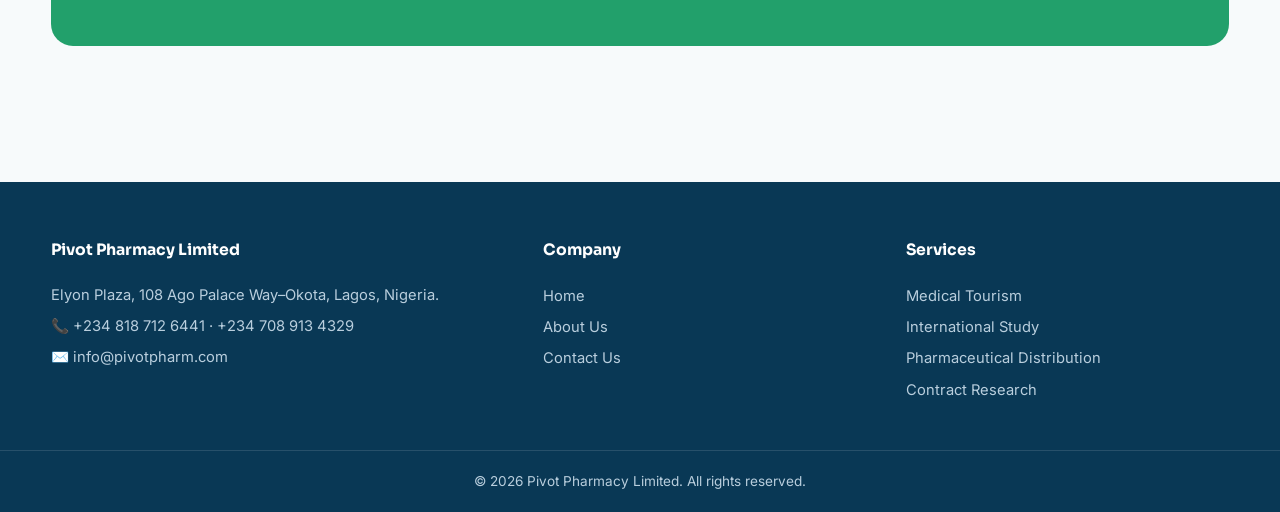
==== commit e77c40fd: "Redesign: updated layout, styles and assets" ====
--- a/index.html
+++ b/index.html
@@ -1,119 +1,193 @@
 <!DOCTYPE html>
 <html lang="en">
 <head>
-  <meta charset="UTF-8">
-  <meta name="viewport" content="width=device-width, initial-scale=1.0">
-  <meta name="description" content="Pivot Pharmacy Limited – A cutting-edge sourcing and distribution firm specializing in top-quality pharmaceutical products. We care. God heals.">
-  <meta property="og:title" content="Pivot Pharmacy">
-  <meta property="og:description" content="Pivot Pharmacy Limited – We care. God heals.">
-  <meta property="og:image" content="assets/images/home-hero.jpg">
-  <title>Pivot Pharmacy</title>
-  <link rel="icon" type="image/png" href="assets/images/logo-favicon.png">
-  <link rel="preconnect" href="https://fonts.googleapis.com">
-  <link rel="preconnect" href="https://fonts.gstatic.com" crossorigin>
-  <link href="https://fonts.googleapis.com/css2?family=Roboto:wght@300;400;500;700&family=Open+Sans:ital,wght@0,400;0,700;1,400&display=swap" rel="stylesheet">
-  <link rel="stylesheet" href="assets/css/style.css">
+<meta charset="UTF-8">
+<meta name="viewport" content="width=device-width, initial-scale=1.0">
+<title>Pivot Pharmacy Ltd | Pharmaceutical Distribution, Medical Tourism & International Study — Lagos, Nigeria</title>
+<meta name="description" content="Pivot Pharmacy Ltd supplies top-quality pharmaceutical products across Nigeria, and arranges medical treatment abroad and international study placements in the Czech Republic.">
+<link rel="canonical" href="https://pivotpharmacy.topservice.ng/">
+<!-- Open Graph / social -->
+<meta property="og:type" content="website">
+<meta property="og:site_name" content="Pivot Pharmacy">
+<meta property="og:title" content="Pivot Pharmacy Ltd — Quality Medicines, Delivered Nationwide">
+<meta property="og:description" content="Pharmaceutical distribution across Nigeria, medical tourism to the Czech Republic, India & Indonesia, and international study placements.">
+<meta property="og:url" content="https://pivotpharmacy.topservice.ng/">
+<meta property="og:image" content="https://pivotpharmacy.topservice.ng/assets/hero.jpg">
+<meta name="twitter:card" content="summary_large_image">
+<meta name="theme-color" content="#0C4A6E">
+<link rel="icon" type="image/png" href="assets/logo.png">
+<link rel="apple-touch-icon" href="assets/logo.png">
+<link rel="preconnect" href="https://fonts.googleapis.com">
+<link rel="preconnect" href="https://fonts.gstatic.com" crossorigin>
+<link href="https://fonts.googleapis.com/css2?family=Sora:wght@500;600;700;800&family=Inter:wght@400;500;600&display=swap" rel="stylesheet">
+<link rel="stylesheet" href="assets/style.css">
+<!-- JSON-LD structured data -->
+<script type="application/ld+json">
+{
+  "@context":"https://schema.org",
+  "@type":"MedicalBusiness",
+  "name":"Pivot Pharmacy Limited",
+  "url":"https://pivotpharmacy.topservice.ng/",
+  "logo":"https://pivotpharmacy.topservice.ng/assets/logo.png",
+  "address":{"@type":"PostalAddress","streetAddress":"Elyon Plaza, 108 Ago Palace Way, Okota","addressLocality":"Lagos","addressCountry":"NG"},
+  "telephone":"+2348187126441",
+  "email":"info@pivotpharm.com"
+}
+</script>
 </head>
 <body>
 
-  <!-- HEADER / NAVIGATION -->
-  <header class="site-header" id="site-header">
-    <div class="header-inner">
-      <a href="/" class="site-logo">
-        <img src="assets/images/logo.png" alt="Pivot Pharmacy" class="logo-img">
-        <span class="logo-text">Pivot Pharmacy</span>
-      </a>
-      <button class="nav-toggle" id="nav-toggle" aria-label="Toggle navigation">
-        <span></span><span></span><span></span>
-      </button>
-      <nav class="site-nav" id="site-nav">
-        <a href="/" class="nav-link active">Home</a>
-        <a href="about" class="nav-link">About Us</a>
-        <a href="medical-tourism" class="nav-link">Medical Tourism</a>
-        <a href="international-study" class="nav-link">International Study</a>
-        <a href="contact" class="nav-link">Contact Us</a>
-      </nav>
+<header>
+  <div class="wrap nav">
+    <a href="index.html" class="brand"><img src="assets/logo.png" alt="Pivot Pharmacy logo"><span>Pivot Pharmacy</span></a>
+    <nav class="menu" id="menu" aria-label="Main navigation">
+      <a href="index.html" class="active" aria-current="page">Home</a>
+      <a href="about.html">About Us</a>
+      <a href="medical-tourism.html">Medical Tourism</a>
+      <a href="international-study.html">International Study</a>
+      <a href="contact.html">Contact Us</a>
+    </nav>
+    <a href="contact.html" class="btn btn-green">Partner With Us</a>
+    <button class="burger" id="burger" aria-label="Menu" aria-expanded="false">☰</button>
+  </div>
+</header>
+
+<main>
+<div class="wrap">
+  <div class="hero">
+    <div class="hero-grid">
+      <div>
+        <span class="eyebrow">We care. God heals.</span>
+        <h1>Quality Medicines,<br>Delivered <em>Nationwide</em></h1>
+        <p class="lede">Exclusive representation and supply of top-quality pharmaceutical products across Nigeria — backed by regulatory expertise, and extended through medical tourism and international study partnerships.</p>
+        <div class="hero-cta">
+          <a href="contact.html" class="btn btn-green">Partner With Us</a>
+          <a href="medical-tourism.html" class="btn btn-outline">Medical Tourism</a>
+        </div>
+      </div>
+      <div class="hero-photo">
+        <img src="assets/hero.jpg" alt="Quality pharmaceutical products supplied by Pivot Pharmacy" width="800" height="640" fetchpriority="high">
+        <div class="chip c1"><b>PCN</b><small>Licensed</small></div>
+        <div class="chip c2"><b>8+ Years</b><small>Industry experience</small></div>
+      </div>
     </div>
-  </header>
+  </div>
+</div>
 
-  <!-- HERO SECTION -->
-  <section class="hero" id="hero" style="background-image:url('assets/images/home-hero.jpg');">
-    <div class="hero-overlay"></div>
-    <div class="hero-content">
-      <h1 class="hero-title">Pivot Pharmacy Limited</h1>
-      <p class="hero-tagline">We care. God heals.</p>
+<div class="trust">
+  <div class="wrap">
+    <span class="k">Regulated &amp; Associated</span>
+    <span class="badge">Pharmacists Council of Nigeria</span>
+    <span class="badge">ACPN</span>
+    <span class="badge">Pharmaceutical Society of Nigeria</span>
+    <span class="badge">LCCI</span>
+  </div>
+</div>
+
+<div class="wrap">
+  <section>
+    <div class="center">
+      <span class="sec-tag">What we do</span>
+      <h2 class="sec-title">Our Services</h2>
+      <p class="sec-sub">From exclusive product distribution to healthcare partnerships abroad.</p>
     </div>
-  </section>
-
-  <!-- WELCOME SECTION -->
-  <section class="section section-light" id="welcome">
-    <div class="container">
-      <h2 class="section-title">Welcome to Pivot Pharmacy Limited</h2>
-      <div class="section-divider"></div>
-      <div class="content-text">
-        <p>PIVOT Pharmacy Limited is a cutting-edge sourcing and distribution firm that specializes in providing exclusive representation and supply of top-quality pharmaceutical products. Our core pharmaceutical business is firmly rooted in Nigeria, where we have established a strong presence across the entire value chain in Pharmaceutical Products Distribution.</p>
-        <p>In addition to our core operations, we are also actively involved in research and development activities to better serve our customers. We offer Contract Research to pharmaceutical companies to assist with the introduction of new products to both retail and wholesale suppliers.</p>
-        <p>At PIVOT Pharmacy Limited, we are committed to delivering exceptional service and quality products to our customers. Our integrated approach to the pharmaceutical industry ensures that we are always at the forefront of innovation and customer satisfaction.</p>
+    <div class="cards">
+      <div class="card">
+        <div class="ic"><svg viewBox="0 0 24 24"><path d="M10.5 20.5 3.5 13.5a5 5 0 0 1 7-7l7 7a5 5 0 1 1-7 7Z"/><path d="m8.5 8.5 7 7"/></svg></div>
+        <h3>Pharmaceutical Distribution</h3>
+        <p>Exclusive representation and supply of top-quality pharmaceutical products across Nigeria and beyond.</p>
+        <a class="more" href="contact.html">Enquire →</a>
+      </div>
+      <div class="card">
+        <div class="ic"><svg viewBox="0 0 24 24"><path d="M9 3h6M10 3v5.3L4.7 17a3 3 0 0 0 2.6 4.5h9.4a3 3 0 0 0 2.6-4.5L14 8.3V3"/><path d="M7 14h10"/></svg></div>
+        <h3>Contract Research</h3>
+        <p>R&amp;D support for the introduction of new products to retail and wholesale suppliers.</p>
+        <a class="more" href="contact.html">Enquire →</a>
+      </div>
+      <div class="card">
+        <div class="ic"><svg viewBox="0 0 24 24"><path d="M17.8 19.2 16 11l3.5-3.5c1.5-1.5 1.5-3-.7-4.2-2.2-1.5-3.3-1-4.3 0L11 6.8l-8.2-1.8L5 7.2l6.6 2.3-3.1 4-2.9-.5-1.3 1.4 4.2 2.3 2.3 4.2 1.4-1.3-.5-2.9 4-3.1 2.3 6.6z"/></svg></div>
+        <h3>Medical Tourism</h3>
+        <p>Treatment abroad in the Czech Republic, India and Indonesia through trusted partner institutions.</p>
+        <a class="more" href="medical-tourism.html">Learn More →</a>
+      </div>
+      <div class="card">
+        <div class="ic"><svg viewBox="0 0 24 24"><path d="M22 10 12 5 2 10l10 5 10-5Z"/><path d="M6 12.5V16c0 1.7 2.7 3 6 3s6-1.3 6-3v-3.5M22 10v6"/></svg></div>
+        <h3>International Study</h3>
+        <p>Undergraduate to doctorate programmes at partner universities in the Czech Republic.</p>
+        <a class="more" href="international-study.html">Learn More →</a>
       </div>
     </div>
   </section>
 
-
-  <!-- SERVICES OVERVIEW CARDS -->
-  <section class="section section-gray" id="services-overview">
-    <div class="container">
-      <h2 class="section-title">Our Services</h2>
-      <div class="section-divider"></div>
-      <div class="cards-grid">
-        <div class="card">
-          <div class="card-icon">💊</div>
-          <h3 class="card-title">Pharmaceutical Distribution</h3>
-          <p class="card-desc">Exclusive representation and supply of top-quality pharmaceutical products across Nigeria and beyond.</p>
+  <section style="padding-top:0">
+    <div class="band">
+      <div>
+        <span class="sec-tag" style="color:#7DDBB0">Medical Tourism</span>
+        <h2>World-class care abroad, arranged end-to-end</h2>
+        <p>Eye surgery, orthopaedics, dental care, IVF and more — coordinated with our partner hospital in Prague and accredited institutions in India and Indonesia.</p>
+        <div class="steps">
+          <div class="step"><span class="n">1</span><div><b>Consult</b><small>Tell us your medical needs</small></div></div>
+          <div class="step"><span class="n">2</span><div><b>Travel &amp; Treat</b><small>We arrange the journey and care</small></div></div>
+          <div class="step"><span class="n">3</span><div><b>Aftercare</b><small>Follow-up support when you're home</small></div></div>
         </div>
-        <div class="card">
-          <div class="card-icon">🔬</div>
-          <h3 class="card-title">Contract Research</h3>
-          <p class="card-desc">R&amp;D services to pharmaceutical companies for the introduction of new products to retail and wholesale suppliers.</p>
-        </div>
-        <div class="card">
-          <div class="card-icon">✈️</div>
-          <h3 class="card-title">Medical Tourism</h3>
-          <p class="card-desc">Top-quality medical tourism services for patients seeking treatment abroad in Czech Republic, India, and Indonesia.</p>
-          <a href="medical-tourism" class="card-link">Learn More →</a>
-        </div>
-        <div class="card">
-          <div class="card-icon">🎓</div>
-          <h3 class="card-title">International Study</h3>
-          <p class="card-desc">Facilitating international study opportunities, including doctorate programs at partner institutions in the Czech Republic.</p>
-          <a href="international-study" class="card-link">Learn More →</a>
-        </div>
+        <p style="margin-top:1.6rem"><a href="medical-tourism.html" class="btn btn-outline">Explore Procedures</a></p>
       </div>
+      <img src="assets/prague.jpg" alt="HEDVEA HealthCare, our partner hospital in Prague, Czech Republic" loading="lazy" width="800" height="600">
     </div>
   </section>
 
-  <!-- FOOTER -->
-  <footer class="site-footer">
-    <div class="footer-inner">
-      <div class="footer-brand">
-        <img src="assets/images/logo.png" alt="Pivot Pharmacy" class="footer-logo-img">
-        <span class="logo-text">Pivot Pharmacy LTD</span>
-      </div>
-      <div class="footer-contact">
-        <p>📞 <a href="tel:+2348187126441">234-8187126441</a></p>
-        <p>📞 <a href="tel:+2347089134329">+234-7089134329</a></p>
-        <p>✉️ <a href="mailto:pivotpharmacy@yahoo.com">pivotpharmacy@yahoo.com</a></p>
-      </div>
-      <div class="footer-address">
-        <p>Elyon Plaza, 108 Ago Palace Way-Okota,</p>
-        <p>Lagos-Nigeria.</p>
-      </div>
+  <section style="padding-top:0">
+    <div class="center">
+      <span class="sec-tag">Our people</span>
+      <h2 class="sec-title">Leadership Team</h2>
     </div>
-    <div class="footer-bottom">
-      <p>&copy; 2024 Pivot Pharmacy Limited. All rights reserved.</p>
+    <div class="team">
+      <div class="member"><div class="avatar" aria-hidden="true">CN</div><b>Pharm. Mrs Charity N. Nwankwo</b><small>Superintendent Pharmacist / Director</small></div>
+      <div class="member"><div class="avatar" aria-hidden="true">HN</div><b>Mr Henry I. Nwankwo</b><small>Executive Director</small></div>
+      <div class="member"><div class="avatar" aria-hidden="true">CO</div><b>Mr Clinton Okwudili</b><small>Regional Sales Manager</small></div>
     </div>
-  </footer>
+  </section>
 
-  <script src="assets/js/main.js"></script>
+  <section style="padding-top:0" class="center">
+    <span class="sec-tag">Our Partners</span>
+    <h2 class="sec-title">Trusted by institutions at home and abroad</h2>
+    <div class="logo-strip">
+      <span class="logo-chip">HEDVEA HealthCare · Prague</span>
+      <span class="logo-chip">Nigerian Canadian Business Association</span>
+      <span class="logo-chip">Lagos Chamber of Commerce &amp; Industry</span>
+    </div>
+  </section>
+
+  <section style="padding-top:0">
+    <div class="cta">
+      <h2>Let's talk about your pharmaceutical needs</h2>
+      <p>Distribution, research, treatment abroad or study opportunities — one team, one conversation.</p>
+      <a href="contact.html" class="btn btn-white">Contact Us</a>
+    </div>
+  </section>
+</div>
+</main>
+
+<footer>
+  <div class="wrap foot">
+    <div>
+      <h4>Pivot Pharmacy Limited</h4>
+      <p>Elyon Plaza, 108 Ago Palace Way–Okota, Lagos, Nigeria.</p>
+      <p>📞 <a href="tel:+2348187126441" style="display:inline;color:#B9CEDD">+234 818 712 6441</a> · <a href="tel:+2347089134329" style="display:inline;color:#B9CEDD">+234 708 913 4329</a></p>
+      <p>✉️ <a href="mailto:info@pivotpharm.com" style="display:inline;color:#B9CEDD">info@pivotpharm.com</a></p>
+    </div>
+    <div>
+      <h4>Company</h4>
+      <a href="index.html">Home</a><a href="about.html">About Us</a><a href="contact.html">Contact Us</a>
+    </div>
+    <div>
+      <h4>Services</h4>
+      <a href="medical-tourism.html">Medical Tourism</a><a href="international-study.html">International Study</a><a href="contact.html">Pharmaceutical Distribution</a><a href="contact.html">Contract Research</a>
+    </div>
+  </div>
+  <div class="copy">© 2026 Pivot Pharmacy Limited. All rights reserved.</div>
+</footer>
+
+<script src="assets/main.js" defer></script>
 </body>
 </html>
- 
--- a/assets/style.css
+++ b/assets/style.css
@@ -0,0 +1,237 @@
+/* ============================================================
+   PIVOT PHARMACY — "Clinical Trust" design system
+   Shared stylesheet for all pages (single request, cacheable)
+   ============================================================ */
+:root{
+  --blue:#0C4A6E; --blue-dark:#093855; --green:#22A06B; --green-dark:#1A8358;
+  --bg:#F7FAFB; --white:#fff; --text:#1F2937; --muted:#5B6B7B; --line:#E3EAEF;
+  --head:'Sora',sans-serif; --body:'Inter',sans-serif;
+}
+*{margin:0;padding:0;box-sizing:border-box}
+body{font-family:var(--body);color:var(--text);background:var(--bg);line-height:1.65}
+img{display:block;max-width:100%}
+.wrap{width:min(1180px,92%);margin:0 auto}
+h1,h2,h3{font-family:var(--head);line-height:1.15}
+
+/* ---------- HEADER ---------- */
+header{position:sticky;top:0;z-index:50;background:rgba(255,255,255,.94);backdrop-filter:blur(8px);border-bottom:1px solid var(--line)}
+.nav{display:flex;align-items:center;justify-content:space-between;height:72px}
+.brand{display:flex;align-items:center;gap:.65rem;text-decoration:none}
+.brand img{height:38px;width:38px;border-radius:8px}
+.brand span{font-family:var(--head);font-weight:700;font-size:1.15rem;color:var(--blue)}
+nav.menu{display:flex;gap:2rem;align-items:center}
+.menu a{color:var(--text);text-decoration:none;font-size:.95rem;font-weight:500;padding:.3rem 0;position:relative}
+.menu a::after{content:"";position:absolute;left:0;bottom:-4px;width:0;height:2px;background:var(--green);transition:width .25s}
+.menu a:hover::after,.menu a.active::after{width:100%}
+.menu a.active{color:var(--blue);font-weight:600}
+.btn{display:inline-block;font-family:var(--head);font-weight:600;font-size:.95rem;padding:.75rem 1.6rem;border-radius:999px;text-decoration:none;transition:.25s;cursor:pointer;border:2px solid transparent}
+.btn-green{background:var(--green);color:#fff}
+.btn-green:hover{background:var(--green-dark)}
+.btn-outline{border-color:var(--blue);color:var(--blue);background:transparent}
+.btn-outline:hover{background:var(--blue);color:#fff}
+.nav .btn{padding:.55rem 1.25rem}
+.burger{display:none;background:none;border:none;font-size:1.7rem;cursor:pointer;color:var(--blue)}
+@media(max-width:900px){
+  nav.menu{position:absolute;top:72px;left:0;right:0;background:#fff;flex-direction:column;align-items:flex-start;
+    padding:1rem 5%;gap:1rem;border-bottom:1px solid var(--line);display:none}
+  nav.menu.open{display:flex}
+  .burger{display:block}
+  .nav .btn{display:none}
+}
+
+/* ---------- HOME HERO ---------- */
+.hero{padding:4.5rem 0 4rem}
+.hero-grid{display:grid;grid-template-columns:1.05fr 1fr;gap:3.5rem;align-items:center}
+.eyebrow{display:inline-block;font-size:.8rem;font-weight:600;letter-spacing:.12em;text-transform:uppercase;color:var(--green);background:#E7F6EF;padding:.4rem .9rem;border-radius:999px;margin-bottom:1.2rem}
+.hero h1{font-size:clamp(2.3rem,4.6vw,3.6rem);font-weight:800;color:var(--blue);letter-spacing:-.02em}
+.hero h1 em{font-style:normal;color:var(--green)}
+.hero p.lede{margin:1.2rem 0 2rem;font-size:1.08rem;color:var(--muted);max-width:34rem}
+.hero-cta{display:flex;gap:1rem;flex-wrap:wrap}
+.hero-photo{position:relative}
+.hero-photo img{border-radius:22px;box-shadow:0 22px 55px rgba(12,74,110,.18);aspect-ratio:4/3.2;object-fit:cover;width:100%}
+.chip{position:absolute;background:#fff;border-radius:12px;box-shadow:0 10px 28px rgba(12,74,110,.16);padding:.7rem 1rem;font-size:.82rem}
+.chip b{display:block;font-family:var(--head);color:var(--blue);font-size:1.05rem}
+.chip small{color:var(--muted)}
+.chip.c1{top:1.2rem;left:-1.4rem}
+.chip.c2{bottom:2rem;right:-1rem}
+@media(max-width:900px){.hero-grid{grid-template-columns:1fr}.chip.c1{left:.8rem}.chip.c2{right:.8rem}}
+
+/* ---------- TRUST BAND ---------- */
+.trust{background:#fff;border-block:1px solid var(--line);padding:1.4rem 0}
+.trust .wrap{display:flex;flex-wrap:wrap;gap:1rem;align-items:center;justify-content:center}
+.trust span.k{font-size:.78rem;letter-spacing:.1em;text-transform:uppercase;color:var(--muted);margin-right:.5rem}
+.badge{border:1px solid var(--line);border-radius:999px;padding:.5rem 1.1rem;font-size:.88rem;font-weight:600;color:#9AA7B4;filter:grayscale(1);transition:.3s}
+.badge:hover{filter:none;color:var(--blue);border-color:var(--blue)}
+
+/* ---------- GENERIC SECTIONS ---------- */
+section{padding:4.5rem 0}
+.center{text-align:center}
+.sec-tag{font-size:.8rem;font-weight:600;letter-spacing:.12em;text-transform:uppercase;color:var(--green)}
+.sec-title{font-size:clamp(1.7rem,3vw,2.4rem);color:var(--blue);font-weight:700;margin:.5rem 0 .8rem}
+.sec-sub{color:var(--muted);max-width:44rem;margin:0 auto}
+
+/* services cards */
+.cards{display:grid;grid-template-columns:repeat(4,1fr);gap:1.4rem;margin-top:3rem}
+.card{background:#fff;border:1px solid var(--line);border-radius:18px;padding:1.8rem 1.5rem;transition:.3s;display:flex;flex-direction:column}
+.card:hover{transform:translateY(-6px);box-shadow:0 18px 40px rgba(12,74,110,.12)}
+.card .ic{width:52px;height:52px;border-radius:14px;background:#E7F6EF;display:grid;place-items:center;margin-bottom:1.1rem}
+.card .ic svg{width:26px;height:26px;stroke:var(--green);fill:none;stroke-width:1.8}
+.card h3{font-size:1.06rem;color:var(--blue);margin-bottom:.45rem}
+.card p{font-size:.92rem;color:var(--muted)}
+.card a.more{margin-top:auto;padding-top:1rem;font-size:.9rem;font-weight:600;color:var(--green);text-decoration:none}
+.card a.more:hover{color:var(--green-dark)}
+@media(max-width:1000px){.cards{grid-template-columns:repeat(2,1fr)}}
+@media(max-width:640px){.cards{grid-template-columns:1fr}}
+
+/* medical tourism band */
+.band{background:linear-gradient(135deg,var(--blue) 0%,var(--blue-dark) 100%);border-radius:26px;color:#fff;padding:3.2rem;display:grid;grid-template-columns:1fr 1fr;gap:3rem;align-items:center}
+.band h2{font-size:clamp(1.6rem,2.6vw,2.2rem)}
+.band p{color:#C7D8E4;margin:.9rem 0 1.8rem;font-size:.98rem}
+.band img{border-radius:18px;aspect-ratio:4/3;object-fit:cover;box-shadow:0 18px 40px rgba(0,0,0,.3)}
+.steps{display:flex;flex-direction:column;gap:.9rem}
+.step{display:flex;gap:1rem;align-items:flex-start}
+.step b{display:block;font-family:var(--head)}
+.step small{color:#A9C2D4}
+.step .n{flex:0 0 34px;height:34px;border-radius:50%;background:var(--green);display:grid;place-items:center;font-family:var(--head);font-weight:700}
+.band .btn-outline{border-color:#fff;color:#fff;background:transparent}
+.band .btn-outline:hover{background:#fff;color:var(--blue)}
+@media(max-width:900px){.band{grid-template-columns:1fr}}
+
+/* team */
+.team{display:grid;grid-template-columns:repeat(3,1fr);gap:1.4rem;margin-top:2.6rem}
+.member{background:#fff;border:1px solid var(--line);border-radius:18px;padding:2rem 1.5rem;text-align:center;transition:.3s}
+.member:hover{transform:translateY(-5px);box-shadow:0 16px 36px rgba(12,74,110,.1)}
+.avatar{width:92px;height:92px;border-radius:50%;margin:0 auto 1.1rem;display:grid;place-items:center;background:linear-gradient(135deg,var(--blue),var(--green));color:#fff;font-family:var(--head);font-weight:700;font-size:1.5rem}
+.member b{display:block;font-family:var(--head);color:var(--blue);font-size:1.02rem}
+.member small{color:var(--muted)}
+@media(max-width:820px){.team{grid-template-columns:1fr}}
+
+/* partners */
+.logo-strip{display:flex;flex-wrap:wrap;gap:1rem;justify-content:center;margin-top:2.2rem}
+.logo-chip{font-family:var(--head);font-weight:600;color:#8FA1B1;border:1px solid var(--line);background:#fff;border-radius:12px;padding:.9rem 1.5rem}
+
+/* cta strip */
+.cta{background:var(--green);border-radius:22px;padding:3rem;text-align:center;color:#fff}
+.cta h2{font-size:clamp(1.5rem,2.6vw,2.1rem)}
+.cta p{opacity:.9;margin:.6rem 0 1.6rem}
+.btn-white{background:#fff;color:var(--green-dark)}
+.btn-white:hover{background:#EFFFF7}
+
+/* footer */
+footer{background:var(--blue-dark);color:#B9CEDD;padding:3.5rem 0 0;margin-top:4rem}
+.foot{display:grid;grid-template-columns:1.4fr 1fr 1fr;gap:2.5rem}
+.foot h4{font-family:var(--head);color:#fff;margin-bottom:1rem;font-size:.98rem}
+.foot a{color:#B9CEDD;text-decoration:none;display:block;font-size:.92rem;padding:.22rem 0}
+.foot a:hover{color:#fff}
+.foot p{font-size:.92rem;padding:.2rem 0}
+.copy{border-top:1px solid rgba(255,255,255,.12);margin-top:2.8rem;padding:1.2rem 0;text-align:center;font-size:.85rem}
+@media(max-width:820px){.foot{grid-template-columns:1fr}}
+
+/* ============================================================
+   SUBPAGE COMPONENTS
+   ============================================================ */
+/* page hero band */
+.page-hero{background:linear-gradient(135deg,var(--blue) 0%,var(--blue-dark) 100%);color:#fff;padding:4.2rem 0 3.8rem;position:relative;overflow:hidden}
+.page-hero::after{content:"";position:absolute;right:-120px;top:-120px;width:380px;height:380px;border-radius:50%;background:rgba(34,160,107,.18)}
+.crumbs{font-size:.8rem;letter-spacing:.1em;text-transform:uppercase;color:#7DDBB0;font-weight:600}
+.crumbs a{color:#C7D8E4;text-decoration:none}
+.crumbs a:hover{color:#fff}
+.page-hero h1{font-size:clamp(2rem,4.4vw,3.2rem);font-weight:800;margin:.7rem 0 .9rem;letter-spacing:-.02em;position:relative;z-index:1}
+.page-hero p{color:#C7D8E4;max-width:44rem;font-size:1.05rem;position:relative;z-index:1}
+
+/* split rows */
+.split{display:grid;grid-template-columns:1fr 1fr;gap:3.2rem;align-items:center}
+.split.rev>.media{order:2}
+.split h2{font-size:clamp(1.6rem,2.8vw,2.2rem);color:var(--blue);font-weight:700;margin-bottom:1rem}
+.split p{color:var(--muted);margin-bottom:1rem;font-size:.98rem}
+.split .media img{border-radius:20px;box-shadow:0 20px 46px rgba(12,74,110,.15);width:100%;aspect-ratio:4/3;object-fit:cover}
+@media(max-width:860px){.split{grid-template-columns:1fr}.split.rev>.media{order:0}}
+
+/* tick list */
+.ticks{list-style:none;margin-top:1.2rem}
+.ticks li{display:flex;gap:.8rem;align-items:flex-start;padding:.45rem 0;color:var(--text);font-size:.97rem}
+.ticks svg{flex:0 0 22px;height:22px;stroke:var(--green);fill:none;stroke-width:2.4;margin-top:.15rem}
+
+/* value / procedure mini-cards (3/2-col variants) */
+.tri{display:grid;grid-template-columns:repeat(3,1fr);gap:1.4rem;margin-top:2.6rem}
+.tri .card h3{font-size:1.02rem}
+@media(max-width:860px){.tri{grid-template-columns:1fr}}
+
+/* destination cards */
+.dest{display:grid;grid-template-columns:repeat(3,1fr);gap:1.4rem;margin-top:2.6rem}
+.dest-card{background:#fff;border:1px solid var(--line);border-radius:18px;padding:1.8rem 1.6rem;transition:.3s}
+.dest-card:hover{transform:translateY(-5px);box-shadow:0 16px 36px rgba(12,74,110,.11)}
+.dest-card .flag{font-family:var(--head);font-weight:700;font-size:.78rem;letter-spacing:.14em;text-transform:uppercase;color:var(--green)}
+.dest-card h3{color:var(--blue);margin:.4rem 0 .5rem;font-size:1.1rem}
+.dest-card p{font-size:.92rem;color:var(--muted)}
+.dest-card.primary{background:linear-gradient(135deg,var(--blue),var(--blue-dark));border:none;color:#fff}
+.dest-card.primary h3{color:#fff}
+.dest-card.primary p{color:#C7D8E4}
+@media(max-width:860px){.dest{grid-template-columns:1fr}}
+
+/* light steps (non-band version) */
+.lsteps{list-style:none;margin-top:2rem;display:flex;flex-direction:column;gap:1rem}
+.lsteps li{display:flex;gap:1rem;align-items:flex-start;background:#fff;border:1px solid var(--line);border-radius:14px;padding:1.1rem 1.2rem}
+.lsteps .n{flex:0 0 34px;height:34px;border-radius:50%;background:var(--green);color:#fff;display:grid;place-items:center;font-family:var(--head);font-weight:700}
+.lsteps b{display:block;font-family:var(--head);color:var(--blue);font-size:.98rem}
+.lsteps small{color:var(--muted)}
+
+/* chips row (fields of study etc.) */
+.chiprow{display:flex;flex-wrap:wrap;gap:.7rem;margin-top:1.6rem}
+.chiprow span{border:1px solid var(--line);background:#fff;border-radius:999px;padding:.5rem 1.1rem;font-size:.88rem;font-weight:600;color:var(--blue)}
+
+/* stat mini-band */
+.stats-band{background:#fff;border-block:1px solid var(--line);padding:2.4rem 0}
+.stats-band .wrap{display:grid;grid-template-columns:repeat(4,1fr);gap:1.6rem;text-align:center}
+.stats-band b{display:block;font-family:var(--head);font-weight:800;font-size:clamp(1.8rem,3.4vw,2.6rem);color:var(--blue)}
+.stats-band b i{font-style:normal;color:var(--green)}
+.stats-band span{color:var(--muted);font-size:.9rem}
+@media(max-width:700px){.stats-band .wrap{grid-template-columns:1fr 1fr}}
+
+/* contact page */
+.contact-grid{display:grid;grid-template-columns:repeat(3,1fr);gap:1.4rem;margin-top:3rem}
+.info-card{background:#fff;border:1px solid var(--line);border-radius:18px;padding:1.8rem 1.6rem;text-align:center;transition:.3s}
+.info-card:hover{transform:translateY(-4px);box-shadow:0 14px 32px rgba(12,74,110,.1)}
+.info-card .ic{width:54px;height:54px;border-radius:14px;background:#E7F6EF;display:grid;place-items:center;margin:0 auto 1rem}
+.info-card .ic svg{width:26px;height:26px;stroke:var(--green);fill:none;stroke-width:1.8}
+.info-card h3{color:var(--blue);font-size:1.02rem;margin-bottom:.4rem}
+.info-card p,.info-card a{font-size:.93rem;color:var(--muted);text-decoration:none;display:block;padding:.12rem 0}
+.info-card a{color:var(--blue);font-weight:600}
+.info-card a:hover{color:var(--green)}
+@media(max-width:860px){.contact-grid{grid-template-columns:1fr}}
+
+.form-wrap{display:grid;grid-template-columns:1.1fr .9fr;gap:3rem;align-items:start}
+.form{background:#fff;border:1px solid var(--line);border-radius:20px;padding:2.2rem}
+.form h2{color:var(--blue);font-size:1.3rem;margin-bottom:1.4rem}
+.field{margin-bottom:1.1rem}
+.field label{display:block;font-size:.86rem;font-weight:600;color:var(--blue);margin-bottom:.35rem}
+.field input,.field textarea,.field select{width:100%;font-family:var(--body);font-size:.95rem;color:var(--text);background:#FBFDFE;border:1px solid var(--line);border-radius:10px;padding:.75rem .9rem;transition:.2s}
+.field input:focus,.field textarea:focus,.field select:focus{outline:none;border-color:var(--green);box-shadow:0 0 0 3px rgba(34,160,107,.15)}
+.field textarea{min-height:130px;resize:vertical}
+.form .note{font-size:.82rem;color:var(--muted);margin-top:.9rem}
+.form .ok{display:none;background:#E7F6EF;border:1px solid #B7E7D1;color:var(--green-dark);border-radius:10px;padding:.9rem 1rem;font-size:.92rem;margin-bottom:1rem}
+.form .ok.show{display:block}
+.side-panel{background:linear-gradient(135deg,var(--blue),var(--blue-dark));border-radius:20px;color:#fff;padding:2.2rem}
+.side-panel h3{margin-bottom:1rem;font-size:1.15rem}
+.side-panel p{color:#C7D8E4;font-size:.93rem;margin-bottom:.9rem}
+.side-panel a{color:#fff;font-weight:600;text-decoration:none;display:block;padding:.28rem 0;font-size:.95rem}
+.side-panel a:hover{color:#7DDBB0}
+.side-panel hr{border:none;border-top:1px solid rgba(255,255,255,.15);margin:1.2rem 0}
+@media(max-width:900px){.form-wrap{grid-template-columns:1fr}}
+
+/* map panel */
+.map-panel{margin-top:4.5rem;background:#fff;border:1px solid var(--line);border-radius:20px;overflow:hidden;display:grid;grid-template-columns:1fr 1fr}
+.map-panel .addr{padding:2.4rem}
+.map-panel .addr h3{color:var(--blue);margin-bottom:.6rem}
+.map-panel .addr p{color:var(--muted);font-size:.95rem}
+.map-visual{position:relative;min-height:280px;background:linear-gradient(135deg,#DCEAF2,#BFD6E4);display:grid;place-items:center}
+.map-pin{text-align:center;color:var(--blue)}
+.map-pin svg{width:46px;height:46px;stroke:var(--blue);fill:#E7F6EF;stroke-width:1.4;margin:0 auto .5rem}
+.map-pin small{color:var(--muted)}
+@media(max-width:820px){.map-panel{grid-template-columns:1fr}}
+
+/* 404 */
+.nf{padding:6rem 0;text-align:center}
+.nf b{font-family:var(--head);font-size:clamp(4rem,14vw,8rem);color:var(--line);display:block;line-height:1}
+.nf h1{color:var(--blue);margin:.5rem 0 .8rem}
+.nf p{color:var(--muted);margin-bottom:1.8rem}
